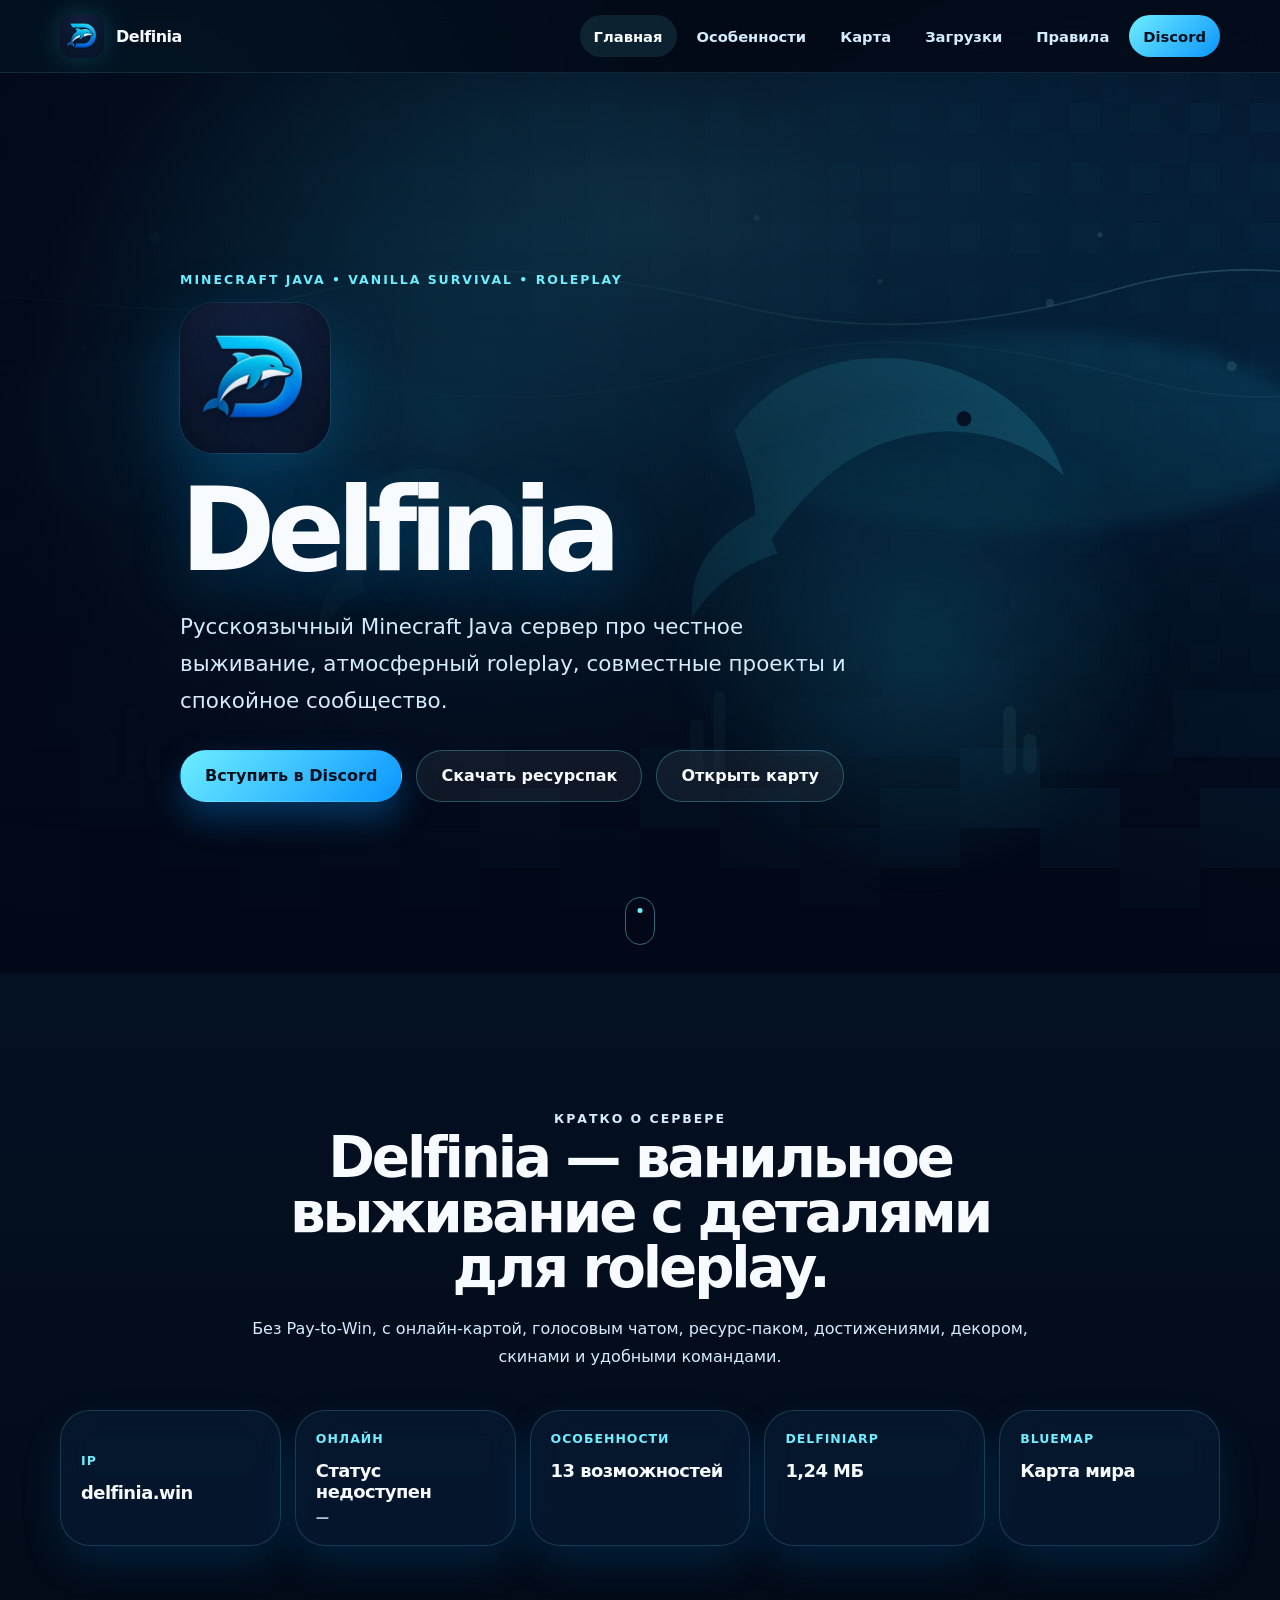
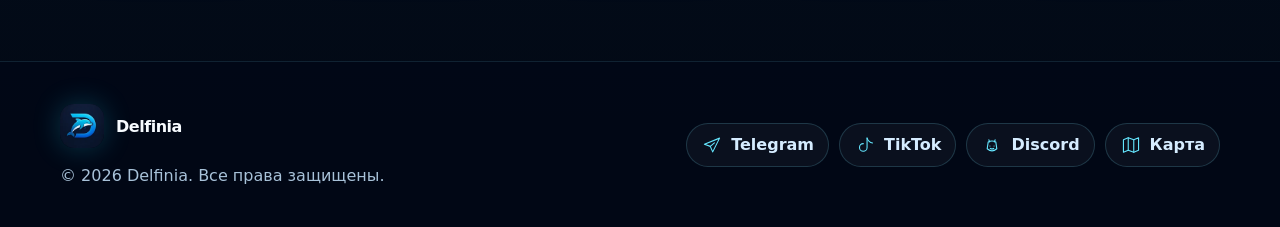
==== index.html @ 60b94b3d "Full update site" ====
<!doctype html>
<html lang="ru">
<head>
  <meta charset="utf-8">
  <meta name="viewport" content="width=device-width, initial-scale=1">
  <title>Delfinia — Minecraft Java сервер</title>
  <meta name="description" content="Delfinia — русскоязычный Minecraft Java сервер с ванильным выживанием, roleplay-возможностями, онлайн-картой и ресурс-паком.">
  <meta name="keywords" content="Delfinia, Делфиния, Minecraft Java сервер, ванильное выживание, Roleplay Minecraft, BlueMap, Plasmo Voice, DelfiniaJ, DelfiniaRP">
  <meta name="robots" content="index, follow, max-image-preview:large">
  <meta name="author" content="Delfinia">
  <meta name="theme-color" content="#06152b">
  <link rel="canonical" href="https://delfinia.win/">
  <meta property="og:type" content="website">
  <meta property="og:url" content="https://delfinia.win/">
  <meta property="og:title" content="Delfinia — Minecraft Java сервер">
  <meta property="og:description" content="Delfinia — русскоязычный Minecraft Java сервер с ванильным выживанием, roleplay-возможностями, онлайн-картой и ресурс-паком.">
  <meta property="og:image" content="https://delfinia.win/assets/images/delfinia-logo.jpg">
  <meta property="og:site_name" content="Delfinia">
  <meta name="twitter:card" content="summary_large_image">
  <meta name="twitter:title" content="Delfinia — Minecraft Java сервер">
  <meta name="twitter:description" content="Delfinia — русскоязычный Minecraft Java сервер с ванильным выживанием, roleplay-возможностями, онлайн-картой и ресурс-паком.">
  <meta name="twitter:image" content="https://delfinia.win/assets/images/delfinia-logo.jpg">
  <link rel="icon" href="./favicon.ico" sizes="any">
  <link rel="icon" href="./favicon.png" type="image/png">
  <link rel="apple-touch-icon" href="./apple-touch-icon.png">
  <link rel="manifest" href="./site.webmanifest">
  <link rel="preload" href="./assets/images/delfinia-logo-128.webp" as="image" type="image/webp">
  <script>document.documentElement.classList.add("js");</script>
  <link rel="stylesheet" href="./assets/css/styles.css">
  <script defer src="./assets/js/main.js"></script>
  <script defer src="./assets/js/status.js"></script>
  <script type="application/ld+json">
  {
    "@context": "https://schema.org",
    "@graph": [
      {
        "@type": "Organization",
        "@id": "https://delfinia.win/#organization",
        "name": "Delfinia",
        "url": "https://delfinia.win/",
        "logo": "https://delfinia.win/assets/images/delfinia-logo.jpg",
        "sameAs": ["https://map.delfinia.win", "https://t.me/delfiniamc", "https://www.tiktok.com/@delfiniamc", "https://discord.gg/TguDqkNPft"]
      },
      {
        "@type": "WebSite",
        "@id": "https://delfinia.win/#website",
        "url": "https://delfinia.win/",
        "name": "Delfinia",
        "description": "Русскоязычный Minecraft Java сервер с ванильным выживанием, roleplay-возможностями, картой мира и ресурс-паком.",
        "publisher": { "@id": "https://delfinia.win/#organization" },
        "inLanguage": "ru"
      }
    ]
  }
  </script>
</head>
<body>
  <a class="skip-link" href="#main">Перейти к содержимому</a>
  <header class="site-header" data-header>
    <nav class="nav container" aria-label="Основная навигация">
      <a class="brand" href="./index.html" aria-label="Delfinia — главная">
        <picture>
          <source srcset="./assets/images/delfinia-logo-128.webp 1x, ./assets/images/delfinia-logo-256.webp 2x" type="image/webp">
          <img src="./assets/images/delfinia-logo.jpg" width="44" height="44" alt="Логотип Delfinia" decoding="async" fetchpriority="high">
        </picture>
        <span>Delfinia</span>
      </a>
      <button class="nav-toggle" type="button" aria-expanded="false" aria-controls="nav-links" aria-label="Открыть меню" data-nav-toggle>
        <span></span><span></span><span></span>
      </button>
      <ul class="nav-links" id="nav-links" data-nav-links>
        <li><a href="./index.html" aria-current="page">Главная</a></li>
<li><a href="./features.html">Особенности</a></li>
<li><a href="./map.html">Карта</a></li>
<li><a href="./downloads.html">Загрузки</a></li>
<li><a href="./rules.html">Правила</a></li>
<li><a class="nav-discord" href="https://discord.gg/TguDqkNPft" target="_blank" rel="noopener">Discord</a></li>
      </ul>
    </nav>
  </header>
  <main id="main">
<section class="hero hero--home" aria-labelledby="hero-title">
      <div class="hero__ambient" aria-hidden="true"></div>
      <div class="container hero__grid">
        <div class="hero__content reveal">
          <p class="eyebrow">Minecraft Java • Vanilla Survival • Roleplay</p>
          <picture class="hero__logo">
            <source srcset="./assets/images/delfinia-logo.webp" type="image/webp">
            <img src="./assets/images/delfinia-logo.jpg" width="150" height="150" alt="Логотип Delfinia" decoding="async" fetchpriority="high">
          </picture>
          <h1 id="hero-title">Delfinia</h1>
          <p class="hero__subtitle">Русскоязычный Minecraft Java сервер про честное выживание, атмосферный roleplay, совместные проекты и спокойное сообщество.</p>
          <div class="hero__actions">
            <a class="btn btn--primary" href="https://discord.gg/TguDqkNPft" rel="noopener" target="_blank">Вступить в Discord</a>
            <a class="btn btn--ghost" href="./downloads.html">Скачать ресурспак</a>
            <a class="btn btn--ghost" href="./map.html">Открыть карту</a>
          </div>
        </div>
      </div>
      <a class="scroll-indicator" href="#info" aria-label="Прокрутить ниже"><span></span></a>
    </section>
    <section class="section" id="info" aria-labelledby="info-title">
      <div class="container">
        <div class="section__header reveal">
          <p class="eyebrow">Кратко о сервере</p>
          <h2 id="info-title">Delfinia — ванильное выживание с деталями для roleplay.</h2>
          <p>Без Pay-to-Win, с онлайн-картой, голосовым чатом, ресурс-паком, достижениями, декором, скинами и удобными командами.</p>
        </div>
        <div class="quick-grid reveal">
          <button class="quick-card quick-card--button" type="button" data-copy="delfinia.win"><strong>IP</strong><span>delfinia.win</span></button>
          <div class="quick-card" data-server-status><strong>Онлайн</strong><span data-status-text>Проверяем...</span><small data-status-players>—</small></div>
          <a class="quick-card" href="./features.html"><strong>Особенности</strong><span>13 возможностей</span></a>
          <a class="quick-card" href="./downloads.html"><strong>DelfiniaRP</strong><span>1,24 МБ</span></a>
          <a class="quick-card" href="./map.html"><strong>BlueMap</strong><span>Карта мира</span></a>
        </div>
      </div>
    </section>
  </main>
  <footer class="site-footer">
    <div class="container footer-grid">
      <div>
        <a class="brand brand--footer" href="./index.html" aria-label="Delfinia — главная">
          <picture>
            <source srcset="./assets/images/delfinia-logo-128.webp 1x, ./assets/images/delfinia-logo-256.webp 2x" type="image/webp">
            <img src="./assets/images/delfinia-logo.jpg" width="44" height="44" alt="Логотип Delfinia" loading="lazy" decoding="async">
          </picture>
          <span>Delfinia</span>
        </a>
        <p class="footer-copy">© 2026 Delfinia. Все права защищены.</p>
      </div>
      <ul class="social-links" aria-label="Социальные ссылки Delfinia">
        <li><a href="https://t.me/delfiniamc" rel="noopener" target="_blank"><img src="./assets/icons/telegram.svg" width="22" height="22" alt="" loading="lazy">Telegram</a></li>
        <li><a href="https://www.tiktok.com/@delfiniamc" rel="noopener" target="_blank"><img src="./assets/icons/tiktok.svg" width="22" height="22" alt="" loading="lazy">TikTok</a></li>
        <li><a href="https://discord.gg/TguDqkNPft" rel="noopener" target="_blank"><img src="./assets/icons/discord.svg" width="22" height="22" alt="" loading="lazy">Discord</a></li>
        <li><a href="https://map.delfinia.win" rel="noopener" target="_blank"><img src="./assets/icons/map.svg" width="22" height="22" alt="" loading="lazy">Карта</a></li>
      </ul>
    </div>
  </footer>
  <button class="back-to-top" type="button" aria-label="Наверх" data-back-to-top>↑</button>
  <div class="toast" role="status" aria-live="polite" data-toast>Скопировано</div>
</body>
</html>
---- assets/css/styles.css ----
:root {
  --bg: #020817;
  --panel: rgba(8, 27, 52, .74);
  --panel-strong: rgba(7, 22, 43, .92);
  --line: rgba(125, 231, 255, .18);
  --cyan: #6eeeff;
  --cyan-strong: #26d9ff;
  --blue: #0a95ff;
  --white: #f7fbff;
  --muted: #a8c2d9;
  --muted-strong: #d5ecff;
  --shadow: 0 24px 80px rgba(0, 8, 22, .45);
  --soft: 0 18px 42px rgba(0, 155, 255, .14);
  --radius-lg: 30px;
  --radius-md: 20px;
  --container: 1160px;
  color-scheme: dark;
}

* { box-sizing: border-box; }
html { scroll-behavior: smooth; scroll-padding-top: 84px; }
body {
  margin: 0;
  min-width: 320px;
  font-family: Inter, ui-sans-serif, system-ui, -apple-system, BlinkMacSystemFont, "Segoe UI", sans-serif;
  color: var(--white);
  background:
    radial-gradient(circle at 12% 8%, rgba(38, 217, 255, .18), transparent 30rem),
    radial-gradient(circle at 88% 22%, rgba(10, 149, 255, .22), transparent 28rem),
    linear-gradient(180deg, var(--bg), #041225 48%, #020813);
  overflow-x: hidden;
}
body::before {
  content: "";
  position: fixed;
  inset: 0;
  z-index: -2;
  pointer-events: none;
  background-image: radial-gradient(circle, rgba(110,238,255,.12) 0 2px, transparent 2.5px);
  background-size: 150px 150px;
}
img { display: block; max-width: 100%; height: auto; }
a { color: inherit; text-decoration: none; }
button { font: inherit; }
code { color: var(--cyan); overflow-wrap: anywhere; }
:focus-visible { outline: 3px solid var(--cyan); outline-offset: 4px; }
.container { width: min(var(--container), calc(100% - 40px)); margin-inline: auto; }
.skip-link {
  position: fixed; left: 16px; top: 12px; z-index: 1000; padding: 12px 16px;
  border-radius: 999px; color: #02101f; background: var(--cyan); transform: translateY(-140%);
  transition: transform .2s ease;
}
.skip-link:focus { transform: translateY(0); }

.site-header {
  position: sticky; top: 0; z-index: 90;
  border-bottom: 1px solid rgba(125,231,255,.12);
  background: rgba(3,12,25,.76);
  backdrop-filter: blur(18px);
}
.site-header.is-scrolled { background: rgba(3,12,25,.94); box-shadow: 0 18px 50px rgba(0,0,0,.26); }
.nav { min-height: 72px; display: flex; align-items: center; justify-content: space-between; gap: 18px; }
.brand { display: inline-flex; align-items: center; gap: 12px; font-weight: 900; letter-spacing: -.03em; }
.brand img { width: 44px; height: 44px; border-radius: 14px; box-shadow: 0 0 28px rgba(38,217,255,.22); }
.nav-links { display: flex; align-items: center; gap: 6px; list-style: none; margin: 0; padding: 0; }
.nav-links a {
  display: inline-flex; min-height: 42px; align-items: center; border-radius: 999px; padding: 0 14px;
  color: var(--muted-strong); font-size: .92rem; font-weight: 800;
}
.nav-links a:hover, .nav-links a[aria-current="page"] { color: var(--white); background: rgba(110,238,255,.1); }
.nav-links .nav-discord { color: #02101f; background: linear-gradient(135deg, var(--cyan), var(--blue)); }
.nav-toggle {
  display: none; width: 46px; height: 46px; border: 1px solid var(--line); border-radius: 15px;
  background: rgba(255,255,255,.04); color: var(--white); cursor: pointer;
}
.nav-toggle span { display: block; width: 20px; height: 2px; margin: 5px auto; border-radius: 999px; background: currentColor; transition: transform .2s ease, opacity .2s ease; }
.nav-toggle[aria-expanded="true"] span:nth-child(1) { transform: translateY(7px) rotate(45deg); }
.nav-toggle[aria-expanded="true"] span:nth-child(2) { opacity: 0; }
.nav-toggle[aria-expanded="true"] span:nth-child(3) { transform: translateY(-7px) rotate(-45deg); }

.hero, .page-hero {
  position: relative; overflow: hidden; isolation: isolate;
  background:
    linear-gradient(90deg, rgba(2,8,23,.94), rgba(2,8,23,.74) 54%, rgba(2,8,23,.32)),
    url("../images/hero-ocean.svg") center/cover no-repeat;
}
.hero { min-height: 100svh; display: grid; align-items: center; }
.hero::before, .page-hero::before {
  content: ""; position: absolute; inset: 0; z-index: -1;
  background: linear-gradient(180deg, rgba(2,8,23,.02), rgba(2,8,23,.9)), radial-gradient(circle at 36% 38%, rgba(38,217,255,.18), transparent 28rem);
}
.hero__ambient {
  position: absolute; right: 8%; bottom: 8%; width: min(42vw,520px); aspect-ratio: 1;
  border-radius: 50%; background: radial-gradient(circle, rgba(38,217,255,.16), transparent 68%);
  filter: blur(10px); pointer-events: none;
}
.hero__grid, .page-hero__grid { display: grid; grid-template-columns: minmax(0,1fr); max-width: 920px; gap: 32px; }
.hero__grid { padding-block: 124px 96px; }
.page-hero { padding: clamp(82px, 10vw, 128px) 0 clamp(48px, 7vw, 84px); }
.hero__content { max-width: 900px; }
.eyebrow { margin: 0 0 16px; color: var(--cyan); font-size: .78rem; font-weight: 900; letter-spacing: .16em; text-transform: uppercase; }
.hero__logo { display: inline-block; margin-bottom: 22px; }
.hero__logo img { width: clamp(108px, 13vw, 150px); height: clamp(108px, 13vw, 150px); border-radius: 34px; box-shadow: 0 0 0 1px rgba(255,255,255,.08), 0 26px 70px rgba(0,166,255,.26); }
h1, h2, h3, p { overflow-wrap: anywhere; }
h1 { margin: 0; font-size: clamp(3.4rem, 9vw, 8.2rem); line-height: .9; letter-spacing: -.075em; text-shadow: 0 14px 60px rgba(0,166,255,.24); }
h2 { margin: 0; font-size: clamp(1.9rem, 4.4vw, 4.2rem); line-height: .98; letter-spacing: -.055em; }
h3 { margin: 0; }
.hero__subtitle, .page-hero p, .section__header p, .feature-card p, .download-card p, .rules-document p { color: var(--muted-strong); line-height: 1.72; }
.hero__subtitle { max-width: 680px; margin: 26px 0 0; font-size: clamp(1.08rem,2vw,1.34rem); }
.page-hero p { max-width: 720px; font-size: 1.08rem; }
.hero__actions, .inline-actions, .card-actions { display: flex; flex-wrap: wrap; gap: 14px; margin-top: 30px; }
.btn {
  display: inline-flex; min-height: 52px; align-items: center; justify-content: center; gap: 10px;
  border: 1px solid transparent; border-radius: 999px; padding: 0 24px; font-weight: 900; cursor: pointer;
  transition: transform .2s ease, box-shadow .2s ease, border-color .2s ease, background .2s ease;
}
.btn:hover { transform: translateY(-2px); }
.btn--primary { color: #02101f; background: linear-gradient(135deg, var(--cyan), var(--blue)); box-shadow: 0 16px 34px rgba(10,149,255,.3); }
.btn--ghost { color: var(--white); border-color: rgba(110,238,255,.28); background: rgba(255,255,255,.055); }
.scroll-indicator { position: absolute; left: 50%; bottom: 28px; width: 30px; height: 48px; border: 1px solid rgba(110,238,255,.42); border-radius: 999px; transform: translateX(-50%); }
.scroll-indicator span { position: absolute; left: 50%; top: 10px; width: 5px; height: 5px; border-radius: 50%; background: var(--cyan); transform: translateX(-50%); animation: scrollDot 1.8s ease-in-out infinite; }
@keyframes scrollDot { 0% { transform: translate(-50%,0); opacity: 0; } 25% { opacity: 1; } 100% { transform: translate(-50%,20px); opacity: 0; } }

.section { padding: clamp(72px, 9vw, 124px) 0; }
.section--compact { padding: clamp(56px, 7vw, 96px) 0; }
.section__header { max-width: 820px; margin: 0 auto 40px; text-align: center; }
.section__header p { margin: 20px 0 0; }

.quick-grid { display: grid; grid-template-columns: repeat(5, minmax(0,1fr)); gap: 14px; }
.quick-card, .feature-card, .download-card, .map-embed-shell, .rules-document {
  border: 1px solid var(--line); border-radius: var(--radius-lg); background: var(--panel); box-shadow: var(--soft); backdrop-filter: blur(16px);
}
.quick-card {
  position: relative; min-height: 126px; padding: 20px; overflow: hidden; text-align: left; color: inherit;
  transition: transform .22s ease, border-color .22s ease, box-shadow .22s ease;
}
.quick-card:hover, .feature-card:hover, .download-card:hover { transform: translateY(-4px); border-color: rgba(110,238,255,.42); box-shadow: 0 22px 48px rgba(0,125,255,.15); }
.quick-card strong { display: block; color: var(--cyan); margin-bottom: 14px; text-transform: uppercase; letter-spacing: .08em; font-size: .78rem; }
.quick-card span { display: block; font-size: 1.12rem; font-weight: 900; letter-spacing: -.03em; }
.quick-card small { display: block; margin-top: 8px; color: var(--muted); font-weight: 750; }
.quick-card--button { cursor: pointer; }

.feature-grid { display: grid; grid-template-columns: repeat(5, minmax(0,1fr)); gap: 14px; }
.feature-card { overflow: hidden; border-radius: 20px; background: linear-gradient(180deg, rgba(8,31,58,.76), rgba(4,16,31,.78)); transition: transform .22s ease, border-color .22s ease, box-shadow .22s ease; }
.feature-preview { width: 100%; aspect-ratio: 5 / 3; object-fit: cover; border-bottom: 1px solid var(--line); }
.feature-card__body { padding: 16px; }
.feature-tag { display: inline-flex; margin-bottom: 10px; padding: 5px 8px; border-radius: 999px; color: #02101f; background: var(--cyan); font-size: .68rem; font-weight: 900; letter-spacing: .08em; text-transform: uppercase; }
.feature-card h2 { font-size: 1rem; line-height: 1.2; letter-spacing: -.025em; }
.feature-card p { margin: 10px 0 0; font-size: .9rem; line-height: 1.55; color: var(--muted-strong); }
.feature-command { display: block; margin-top: 10px; font-size: .82rem; color: var(--muted); }

.download-grid { display: grid; grid-template-columns: repeat(3, minmax(0,1fr)); gap: 18px; }
.download-card { padding: 28px; background: linear-gradient(180deg, rgba(8,31,58,.76), rgba(4,16,31,.78)); transition: transform .22s ease, border-color .22s ease, box-shadow .22s ease; }
.download-card img { margin-bottom: 20px; filter: drop-shadow(0 0 16px rgba(38,217,255,.22)); }
.download-card h2 { font-size: clamp(1.35rem, 2.2vw, 1.9rem); }
.download-meta { margin-top: 16px; display: grid; gap: 6px; }
.download-meta span { color: var(--muted); font-size: .76rem; font-weight: 900; letter-spacing: .08em; text-transform: uppercase; }

.map-embed-shell { padding: 10px; overflow: hidden; }
.map-iframe { display: block; width: 100%; height: min(78vh, 760px); min-height: 520px; border: 0; border-radius: 24px; background: rgba(2,8,23,.7); }

.rules-document { padding: clamp(24px, 5vw, 54px); }
.rules-document h2 { margin: 36px 0 16px; font-size: clamp(1.55rem, 3vw, 2.5rem); letter-spacing: -.04em; }
.rules-document h2:first-child { margin-top: 0; }
.rules-document h3 { margin: 26px 0 12px; color: var(--cyan); font-size: 1.12rem; }
.rules-document p { margin: 10px 0; line-height: 1.75; }
.rule-point { padding-left: 14px; border-left: 2px solid rgba(110,238,255,.32); }
.rule-bullet { padding-left: 18px; color: var(--white); }

.site-footer { padding: 42px 0; border-top: 1px solid rgba(125,231,255,.12); background: rgba(2,8,23,.82); }
.footer-grid { display: flex; align-items: center; justify-content: space-between; gap: 28px; }
.footer-copy { margin: 14px 0 0; color: var(--muted); }
.social-links { display: flex; flex-wrap: wrap; justify-content: flex-end; gap: 10px; list-style: none; margin: 0; padding: 0; }
.social-links a { display: inline-flex; min-height: 44px; align-items: center; gap: 8px; border: 1px solid var(--line); border-radius: 999px; padding: 0 14px; color: var(--muted-strong); background: rgba(255,255,255,.04); font-weight: 800; }
.social-links img { width: 22px; height: 22px; }
.back-to-top, .toast { position: fixed; z-index: 100; pointer-events: none; opacity: 0; transform: translateY(12px); transition: opacity .22s ease, transform .22s ease; }
.back-to-top { right: 22px; bottom: 22px; width: 48px; height: 48px; border: 1px solid rgba(110,238,255,.32); border-radius: 16px; color: var(--white); background: rgba(5,18,38,.86); box-shadow: var(--soft); cursor: pointer; }
.back-to-top.is-visible { pointer-events: auto; opacity: 1; transform: translateY(0); }
.toast { left: 50%; bottom: 26px; padding: 12px 18px; border: 1px solid rgba(110,238,255,.28); border-radius: 999px; color: #02101f; background: var(--cyan); font-weight: 900; box-shadow: 0 16px 38px rgba(0,0,0,.3); transform: translate(-50%,20px); }
.toast.is-visible { opacity: 1; transform: translate(-50%,0); }
.reveal { transition: opacity .65s ease, transform .65s ease; }
.js .reveal { opacity: 0; transform: translateY(24px); }
.js .reveal.is-visible { opacity: 1; transform: translateY(0); }

@media (max-width: 1180px) {
  .quick-grid, .feature-grid { grid-template-columns: repeat(4, minmax(0,1fr)); }
}
@media (max-width: 960px) {
  .quick-grid, .feature-grid, .download-grid { grid-template-columns: repeat(2, minmax(0,1fr)); }
  .footer-grid { align-items: flex-start; flex-direction: column; }
  .social-links { justify-content: flex-start; }
}
@media (max-width: 780px) {
  .container { width: min(100% - 28px, var(--container)); }
  .nav-toggle { display: inline-block; }
  .nav-links {
    position: absolute; left: 14px; right: 14px; top: calc(100% + 10px);
    display: grid; gap: 4px; padding: 10px; border: 1px solid var(--line); border-radius: 22px;
    background: rgba(3,12,25,.97); box-shadow: var(--shadow); transform-origin: top;
    transform: scaleY(.92); opacity: 0; visibility: hidden; transition: opacity .2s ease, transform .2s ease, visibility .2s ease;
  }
  .nav-links.is-open { opacity: 1; visibility: visible; transform: scaleY(1); }
  .nav-links a { justify-content: center; border-radius: 16px; }
  .hero { min-height: auto; }
  .hero__grid { padding-block: 98px 78px; }
  .hero__actions, .inline-actions, .card-actions { flex-direction: column; align-items: stretch; }
  .btn { width: 100%; }
  .map-iframe { min-height: 430px; }
}
@media (max-width: 540px) {
  h1 { font-size: clamp(2.9rem, 17vw, 5rem); }
  h2 { font-size: clamp(1.8rem, 10vw, 3rem); }
  .quick-grid, .feature-grid, .download-grid { grid-template-columns: 1fr; }
  .feature-card, .download-card, .rules-document { border-radius: 22px; }
  .page-hero { padding-top: 64px; }
}
@media (prefers-reduced-motion: reduce) {
  *, *::before, *::after { animation-duration: .001ms !important; animation-iteration-count: 1 !important; scroll-behavior: auto !important; transition-duration: .001ms !important; }
  .reveal, .js .reveal { opacity: 1; transform: none; }
}
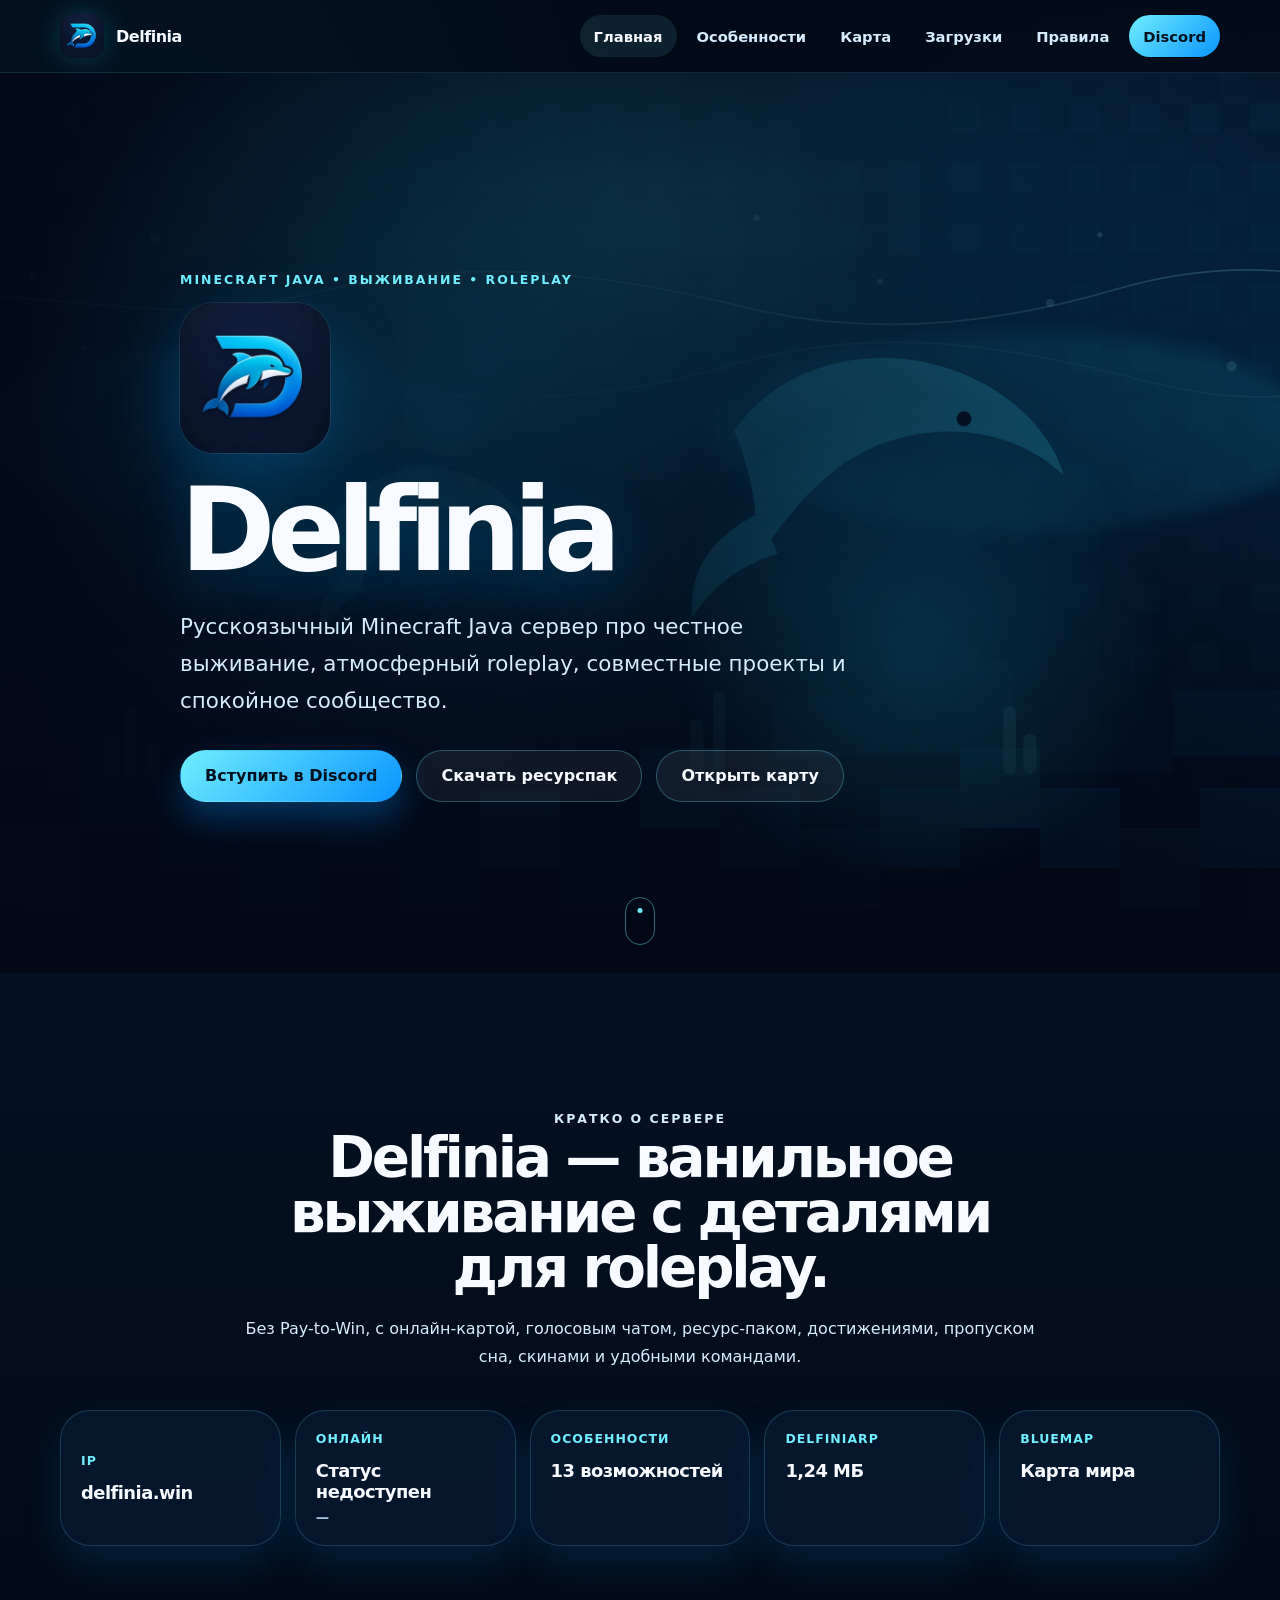
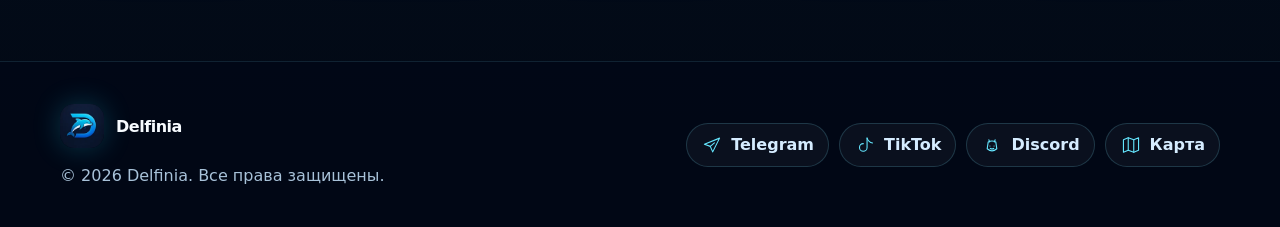
==== commit 69ea1c49: "Upate Future.html and Downloads in site" ====
--- a/index.html
+++ b/index.html
@@ -83,7 +83,7 @@
       <div class="hero__ambient" aria-hidden="true"></div>
       <div class="container hero__grid">
         <div class="hero__content reveal">
-          <p class="eyebrow">Minecraft Java • Vanilla Survival • Roleplay</p>
+          <p class="eyebrow">Minecraft Java • Выживание • Roleplay</p>
           <picture class="hero__logo">
             <source srcset="./assets/images/delfinia-logo.webp" type="image/webp">
             <img src="./assets/images/delfinia-logo.jpg" width="150" height="150" alt="Логотип Delfinia" decoding="async" fetchpriority="high">
@@ -104,7 +104,7 @@
         <div class="section__header reveal">
           <p class="eyebrow">Кратко о сервере</p>
           <h2 id="info-title">Delfinia — ванильное выживание с деталями для roleplay.</h2>
-          <p>Без Pay-to-Win, с онлайн-картой, голосовым чатом, ресурс-паком, достижениями, декором, скинами и удобными командами.</p>
+          <p>Без Pay-to-Win, с онлайн-картой, голосовым чатом, ресурс-паком, достижениями, пропуском сна, скинами и удобными командами.</p>
         </div>
         <div class="quick-grid reveal">
           <button class="quick-card quick-card--button" type="button" data-copy="delfinia.win"><strong>IP</strong><span>delfinia.win</span></button>
--- a/assets/css/styles.css
+++ b/assets/css/styles.css
@@ -143,11 +143,19 @@
 .feature-grid { display: grid; grid-template-columns: repeat(5, minmax(0,1fr)); gap: 14px; }
 .feature-card { overflow: hidden; border-radius: 20px; background: linear-gradient(180deg, rgba(8,31,58,.76), rgba(4,16,31,.78)); transition: transform .22s ease, border-color .22s ease, box-shadow .22s ease; }
 .feature-preview { width: 100%; aspect-ratio: 5 / 3; object-fit: cover; border-bottom: 1px solid var(--line); }
-.feature-card__body { padding: 16px; }
+.feature-card__body { padding: 14px; }
 .feature-tag { display: inline-flex; margin-bottom: 10px; padding: 5px 8px; border-radius: 999px; color: #02101f; background: var(--cyan); font-size: .68rem; font-weight: 900; letter-spacing: .08em; text-transform: uppercase; }
-.feature-card h2 { font-size: 1rem; line-height: 1.2; letter-spacing: -.025em; }
-.feature-card p { margin: 10px 0 0; font-size: .9rem; line-height: 1.55; color: var(--muted-strong); }
-.feature-command { display: block; margin-top: 10px; font-size: .82rem; color: var(--muted); }
+.feature-card h2 { font-size: .96rem; line-height: 1.2; letter-spacing: -.025em; }
+.feature-card p { margin: 9px 0 0; font-size: .86rem; line-height: 1.5; color: var(--muted-strong); }
+.feature-command { display: block; margin-top: 10px; font-size: .8rem; color: var(--muted); }
+.feature-card a:not(.btn), .download-card a:not(.btn), .rules-document a {
+  color: var(--cyan); text-decoration: underline; text-decoration-color: rgba(110,238,255,.45); text-underline-offset: 3px;
+}
+.feature-list { margin: 9px 0 0; padding-left: 18px; color: var(--muted-strong); font-size: .84rem; line-height: 1.48; }
+.feature-list li + li { margin-top: 5px; }
+.feature-card--sponsor { border-color: rgba(255,221,116,.34); background: linear-gradient(180deg, rgba(36,31,12,.74), rgba(4,16,31,.82)); }
+.feature-card--sponsor .feature-tag { background: linear-gradient(135deg, #ffe083, var(--cyan)); }
+
 
 .download-grid { display: grid; grid-template-columns: repeat(3, minmax(0,1fr)); gap: 18px; }
 .download-card { padding: 28px; background: linear-gradient(180deg, rgba(8,31,58,.76), rgba(4,16,31,.78)); transition: transform .22s ease, border-color .22s ease, box-shadow .22s ease; }
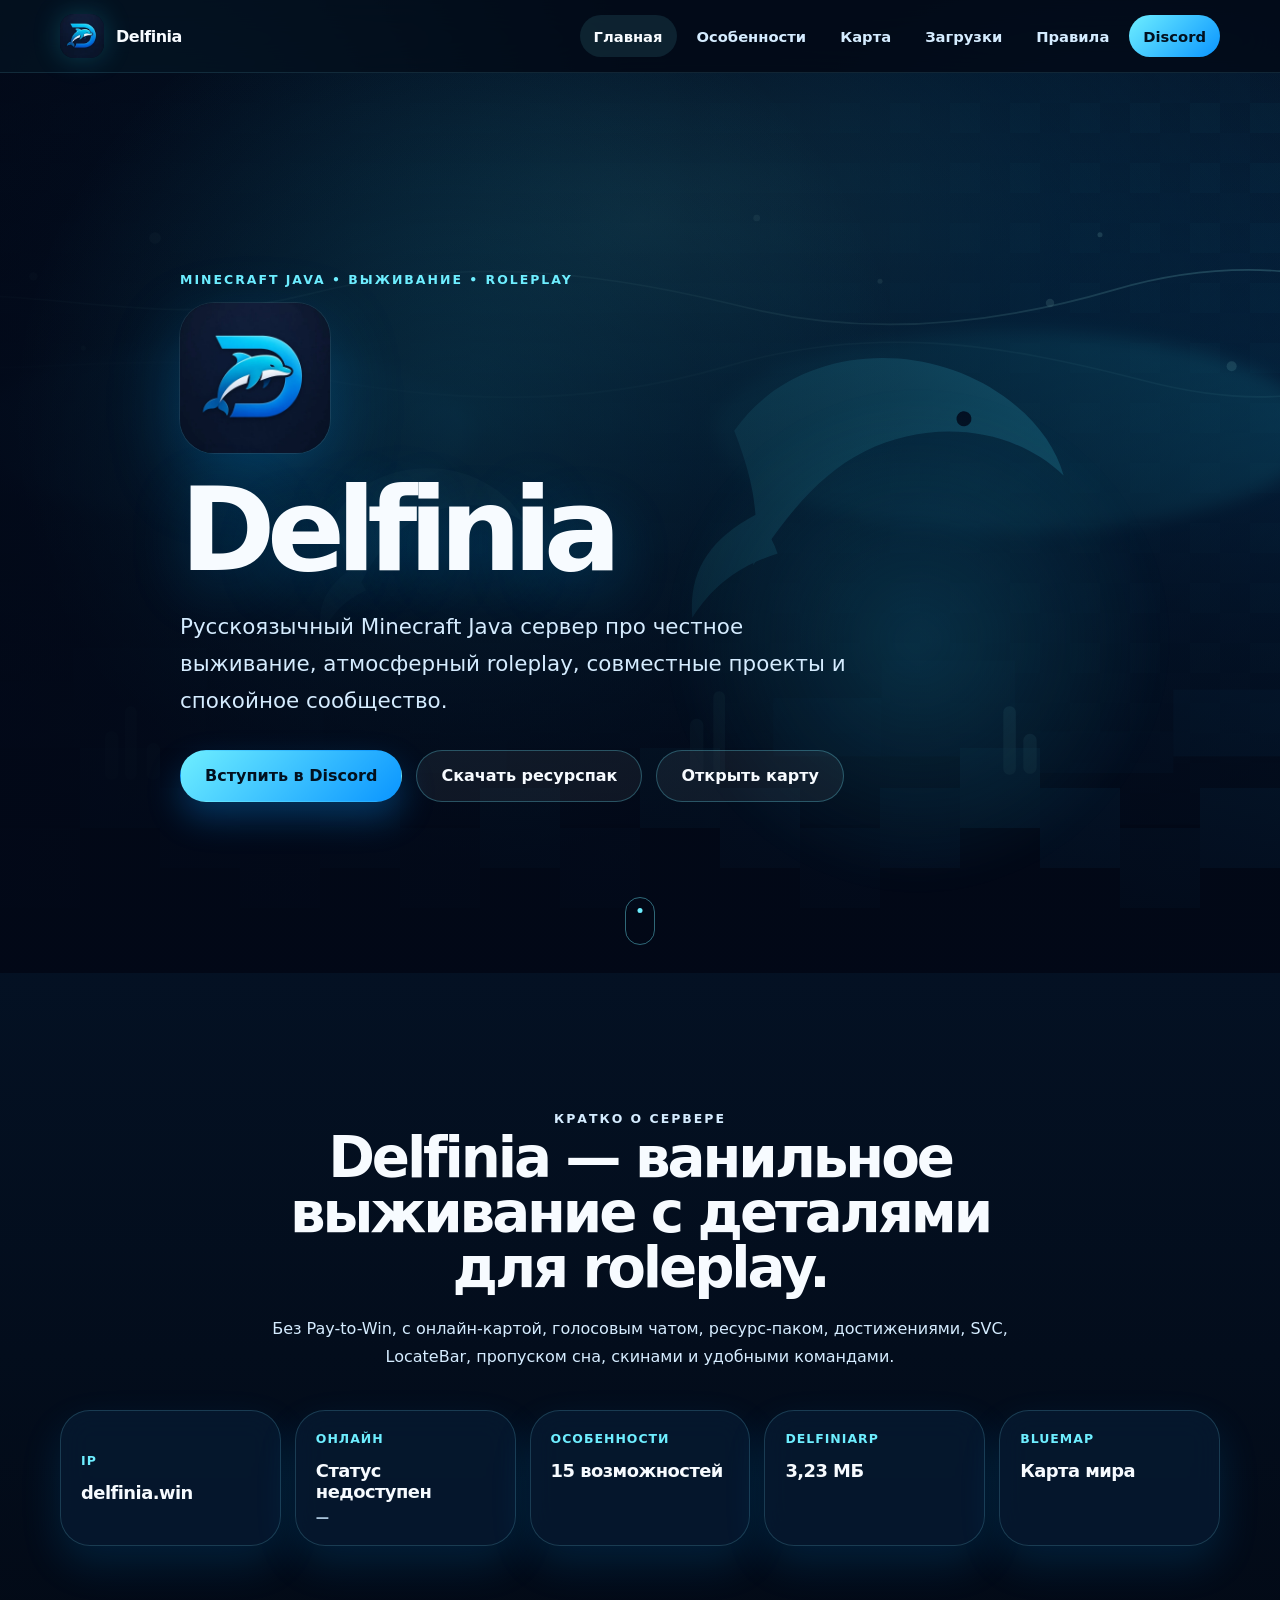
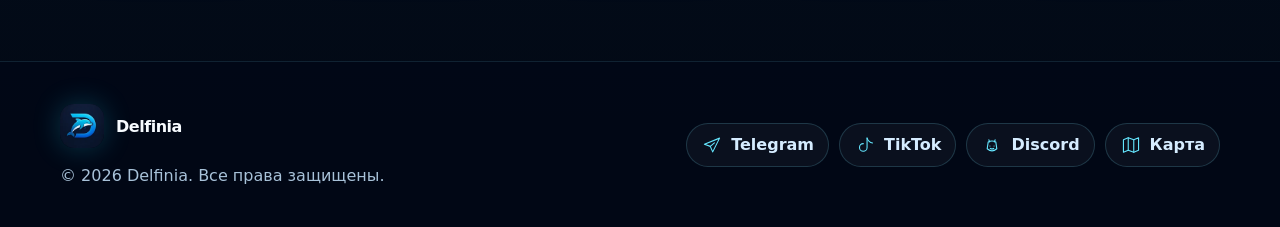
==== commit 902c7633: "Update features, SVC links and resource pack" ====
--- a/index.html
+++ b/index.html
@@ -5,7 +5,7 @@
   <meta name="viewport" content="width=device-width, initial-scale=1">
   <title>Delfinia — Minecraft Java сервер</title>
   <meta name="description" content="Delfinia — русскоязычный Minecraft Java сервер с ванильным выживанием, roleplay-возможностями, онлайн-картой и ресурс-паком.">
-  <meta name="keywords" content="Delfinia, Делфиния, Minecraft Java сервер, ванильное выживание, Roleplay Minecraft, BlueMap, Plasmo Voice, DelfiniaJ, DelfiniaRP">
+  <meta name="keywords" content="Delfinia, Делфиния, Minecraft Java сервер, ванильное выживание, Roleplay Minecraft, BlueMap, Simple Voice Chat, SVC, DelfiniaJ, DelfiniaRP">
   <meta name="robots" content="index, follow, max-image-preview:large">
   <meta name="author" content="Delfinia">
   <meta name="theme-color" content="#06152b">
@@ -104,13 +104,13 @@
         <div class="section__header reveal">
           <p class="eyebrow">Кратко о сервере</p>
           <h2 id="info-title">Delfinia — ванильное выживание с деталями для roleplay.</h2>
-          <p>Без Pay-to-Win, с онлайн-картой, голосовым чатом, ресурс-паком, достижениями, пропуском сна, скинами и удобными командами.</p>
+          <p>Без Pay-to-Win, с онлайн-картой, голосовым чатом, ресурс-паком, достижениями, SVC, LocateBar, пропуском сна, скинами и удобными командами.</p>
         </div>
         <div class="quick-grid reveal">
           <button class="quick-card quick-card--button" type="button" data-copy="delfinia.win"><strong>IP</strong><span>delfinia.win</span></button>
           <div class="quick-card" data-server-status><strong>Онлайн</strong><span data-status-text>Проверяем...</span><small data-status-players>—</small></div>
-          <a class="quick-card" href="./features.html"><strong>Особенности</strong><span>13 возможностей</span></a>
-          <a class="quick-card" href="./downloads.html"><strong>DelfiniaRP</strong><span>1,24 МБ</span></a>
+          <a class="quick-card" href="./features.html"><strong>Особенности</strong><span>15 возможностей</span></a>
+          <a class="quick-card" href="./downloads.html"><strong>DelfiniaRP</strong><span>3,23 МБ</span></a>
           <a class="quick-card" href="./map.html"><strong>BlueMap</strong><span>Карта мира</span></a>
         </div>
       </div>
